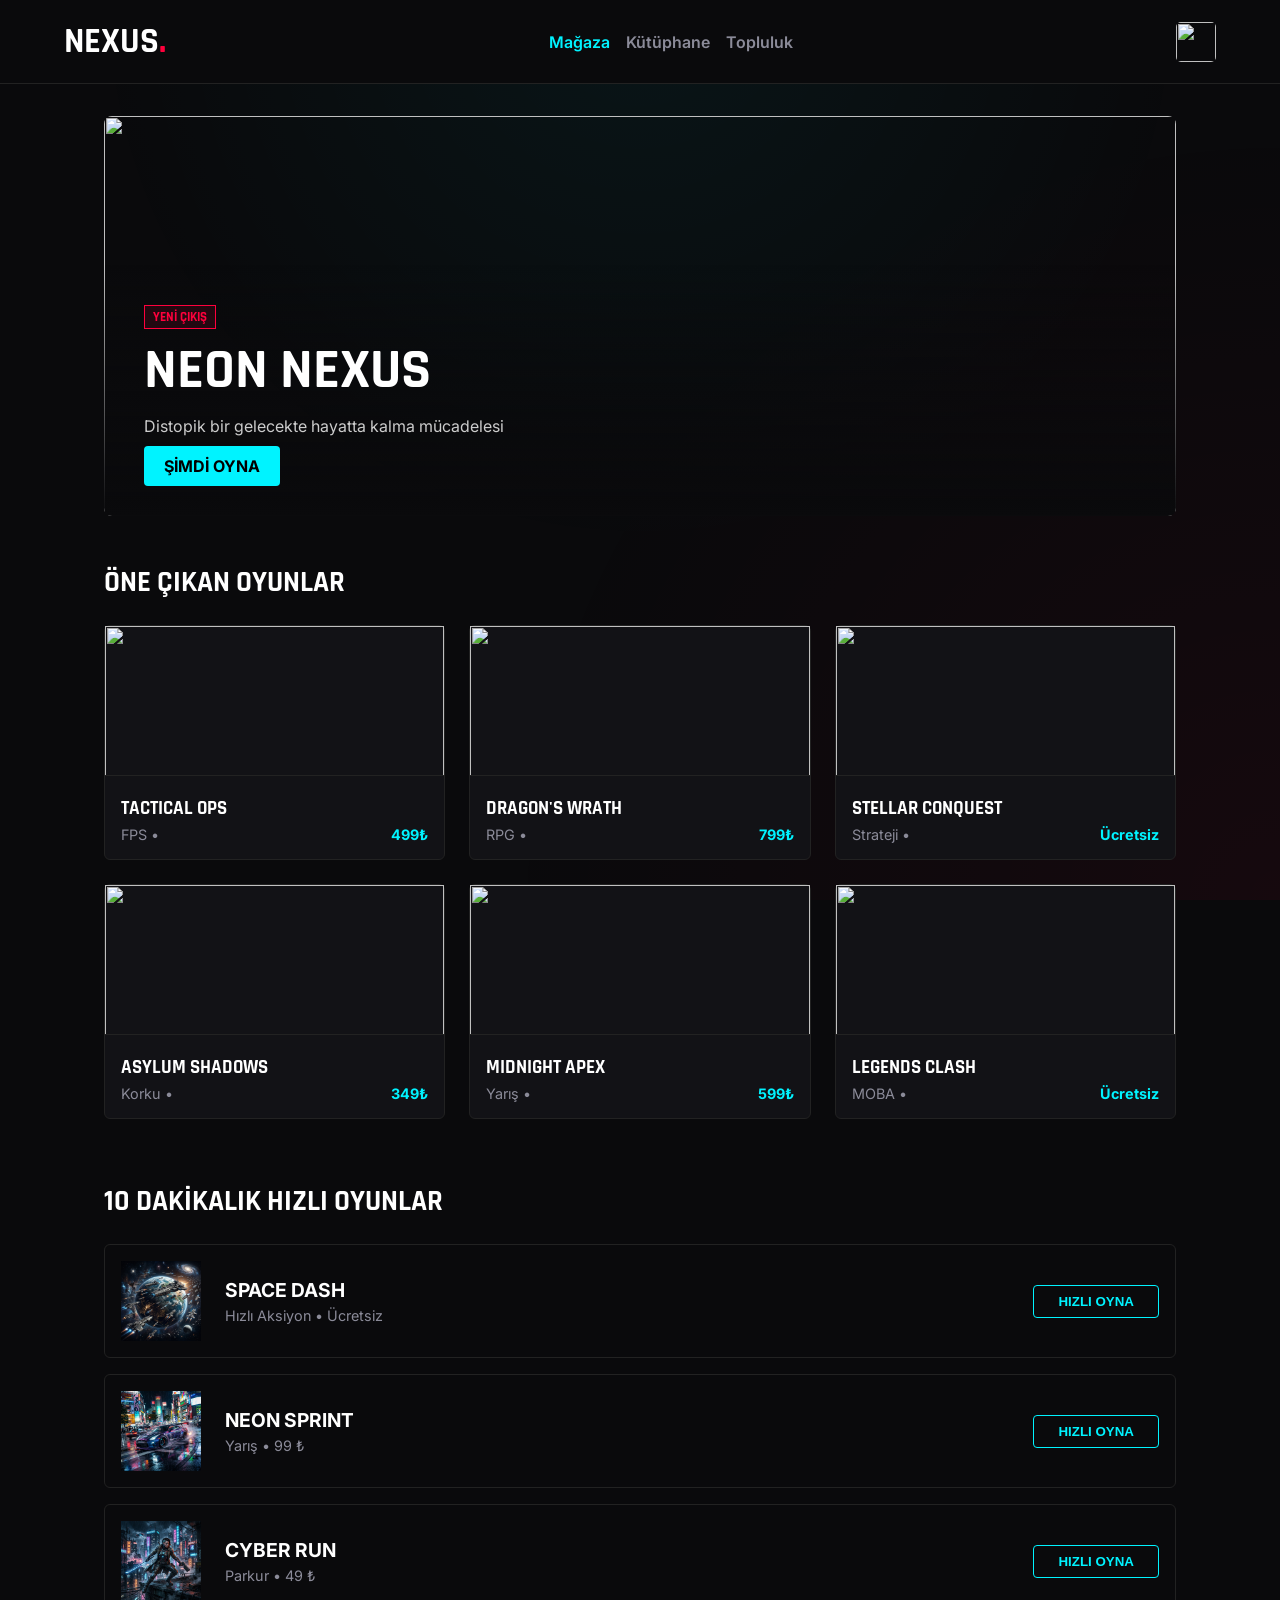
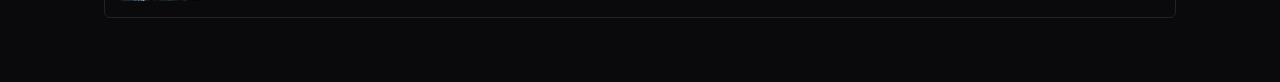
==== 4-nexus/index.html @ b3b5dc41 "görülen ders kodları" ====
<!doctype html>
<html lang="en">
  <head>
    <meta charset="UTF-8" />
    <meta name="viewport" content="width=device-width, initial-scale=1.0" />
    <title>Nexus - Dijital Oyun Platformu</title>
    <link rel="stylesheet" href="style.css" />
  </head>
  <body>
    <div id="bg"></div>

    <nav>
      <h2>Nexus<span>.</span></h2>

      <div class="links">
        <a href="#" class="active">Mağaza</a>
        <a href="#">Kütüphane</a>
        <a href="#">Topluluk</a>
      </div>

      <div class="profile">
        <img src="https://api.dicebear.com/7.x/avataaars/svg?seed=Alex&backgroundColor=2b2b2b" />
      </div>
    </nav>

    <main>
      <header>
        <img src="/assets/cyberpunk.jpg" />
        <div>
          <strong>YENİ ÇIKIŞ</strong>
          <h1>NEON NEXUS</h1>
          <p>Distopik bir gelecekte hayatta kalma mücadelesi</p>
          <a href="#">ŞİMDİ OYNA</a>
        </div>
      </header>

      <section>
        <h2>ÖNE ÇIKAN OYUNLAR</h2>

        <div class="grid">
          <div class="card">
            <img src="/assets/fps.jpg" />
            <div>
              <h3>TACTICAL OPS</h3>
              <p>FPS • <b>499₺</b></p>
            </div>
          </div>
          <div class="card">
            <img src="/assets/rpg.jpg" />
            <div>
              <h3>DRAGON'S WRATH</h3>
              <p>RPG • <b>799₺</b></p>
            </div>
          </div>
          <div class="card">
            <img src="/assets/scifi.jpg" />
            <div>
              <h3>STELLAR CONQUEST</h3>
              <p>Strateji • <b>Ücretsiz</b></p>
            </div>
          </div>
          <div class="card">
            <img src="/assets/horror.jpg" />
            <div>
              <h3>ASYLUM SHADOWS</h3>
              <p>Korku • <b>349₺</b></p>
            </div>
          </div>
          <div class="card">
            <img src="/assets/racing2.jpg" />
            <div>
              <h3>MIDNIGHT APEX</h3>
              <p>Yarış • <b>599₺</b></p>
            </div>
          </div>
          <div class="card">
            <img src="/assets/moba.jpg" />
            <div>
              <h3>LEGENDS CLASH</h3>
              <p>MOBA • <b>Ücretsiz</b></p>
            </div>
          </div>
        </div>
      </section>

      <section>
        <h2>10 DAKİKALIK HIZLI OYUNLAR</h2>

        <ul>
          <li>
            <img src="assets/scifi.jpg" />
            <div>
              <h4>SPACE DASH</h4>
              <p>Hızlı Aksiyon • Ücretsiz</p>
            </div>
            <button>HIZLI OYNA</button>
          </li>
          <li>
            <img src="assets/racing2.jpg" />
            <div>
              <h4>NEON SPRINT</h4>
              <p>Yarış • 99 ₺</p>
            </div>
            <button>HIZLI OYNA</button>
          </li>
          <li>
            <img src="assets/cyberpunk.jpg" />
            <div>
              <h4>CYBER RUN</h4>
              <p>Parkur • 49 ₺</p>
            </div>
            <button>HIZLI OYNA</button>
          </li>
        </ul>
      </section>
    </main>
  </body>
</html>
---- 4-nexus/style.css ----
@import url("https://fonts.googleapis.com/css2?family=Inter:ital,opsz,wght@0,14..32,100..900;1,14..32,100..900&family=Rajdhani:wght@300;400;500;600;700&display=swap");

* {
  margin: 0;
  padding: 0;
  box-sizing: border-box;
}

body {
  font-family: "Inter";
  background: #0a0a0c;
  color: #ffffff;
  overflow-x: hidden;
  min-height: 100vh;
}

#bg {
  position: fixed;
  top: 0;
  bottom: 0;
  left: 0;
  right: 0;
  background:
    radial-gradient(circle at 50% 0%, rgba(0, 243, 255, 0.05) 0%, transparent 50%),
    radial-gradient(circle at 100% 100%, rgba(255, 0, 60, 0.05) 0%, transparent 50%);
  z-index: -1;
}

h1,
h2,
h3,
strong {
  font-family: "Rajdhani";
  text-transform: uppercase;
}

nav {
  display: flex;
  justify-content: space-between;
  align-items: center;
  padding: 1.2rem 5%;
  background: #0a0a0c;
  border-bottom: 1px solid #222;
  z-index: 9999;
}

nav h2 {
  font-size: 2.2rem;
}

nav span {
  color: #ff003c;
}

nav .links {
  display: flex;
  gap: 1rem;
}

nav a {
  color: #8b8b99;
  text-decoration: none;
  font-weight: 600;
  cursor: pointer;
}

nav a:hover,
nav a.active {
  color: #00f3ff;
}

nav .profile {
  width: 40px;
  height: 40px;
  cursor: pointer;
}

nav img {
  width: 100%;
  height: 100%;
  border-radius: 5px;
}

/* Hero alanı */
main header {
  position: relative;
  height: 400px;
  border-radius: 8px;
  overflow: hidden;
  margin-bottom: 3rem;
  display: flex;
  align-items: flex-end;
}

main header img {
  position: absolute;
  width: 100%;
  height: 100%;
  object-fit: cover;
  z-index: 1;
}

main header div {
  position: relative;
  z-index: 2;
  padding: 2.5rem;
  background: linear-gradient(transparent, #0a0a0c);
  width: 100%;
}

main header strong {
  color: #ff003c;
  border: 1px solid #ff003c;
  padding: 3px 8px;
  font-size: 0.8rem;
  background: rgba(255, 0, 60, 0.1);
}

main header h1 {
  font-size: 3.5rem;
  margin: 10px 0;
}

main header p {
  color: #ccc;
  margin-bottom: 20px;
}

main header a {
  background: #00f3ff;
  color: #000;
  padding: 10px 20px;
  text-decoration: none;
  font-weight: bold;
  border-radius: 4px;
}

/* Ana İçerik */
main {
  max-width: 1200px;
  margin: 2rem auto;
  padding: 0 5%;
}

/* Oyunla Alanı */
section {
  margin-bottom: 4rem;
}

section h2 {
  margin-bottom: 1.5rem;
  font-size: 1.8rem;
}

.grid {
  display: grid;
  grid-template-columns: repeat(auto-fill, minmax(300px, 1fr));
  gap: 1.5rem;
}
.card {
  background: #121216;
  border: 1px solid #222;
  border-radius: 6px;
  transition: 0.2s;
}

.card:hover {
  border-color: #00f3ff;
  transform: translateY(-5px);
}

.card img {
  width: 100%;
  height: 150px;
  object-fit: cover;
  border-bottom: 1px solid #222;
}

.card div {
  padding: 1rem;
}

.card h3 {
  font-size: 1.2rem;
  margin-bottom: 5px;
}

.card p {
  color: #8b8b99;
  font-size: 0.9rem;
  display: flex;
  justify-content: space-between;
}

.card b {
  color: #00f3ff;
}

/* Hızlı Oyunlar Alanı */
section ul {
  display: flex;
  flex-direction: column;
  gap: 1rem;
  list-style: none;
}

section li {
  display: flex;
  align-items: center;
  border: 1px solid #222;
  border-radius: 6px;
  padding: 1rem;
  transition: 0.2s;
}

section li:hover {
  border-color: #00f3ff;
  transform: translateX(10px);
}

section li img {
  width: 80px;
  height: 80px;
  object-fit: cover;
  margin-right: 1.5rem;
}

section li div {
  flex-grow: 1;
}

section li h4 {
  font-size: 1.2rem;
  margin-bottom: 0.3rem;
}

section li p {
  color: #8b8b99;
  font-size: 0.9rem;
}

section li button {
  background: transparent;
  color: #00f3ff;
  border: 1px solid #00f3ff;
  padding: 0.5rem 1.5rem;
  border-radius: 4px;
  cursor: pointer;
  font-weight: bold;
  transition: 0.3s;
}

section li button:hover {
  background: #00f3ff;
  color: #000;
}
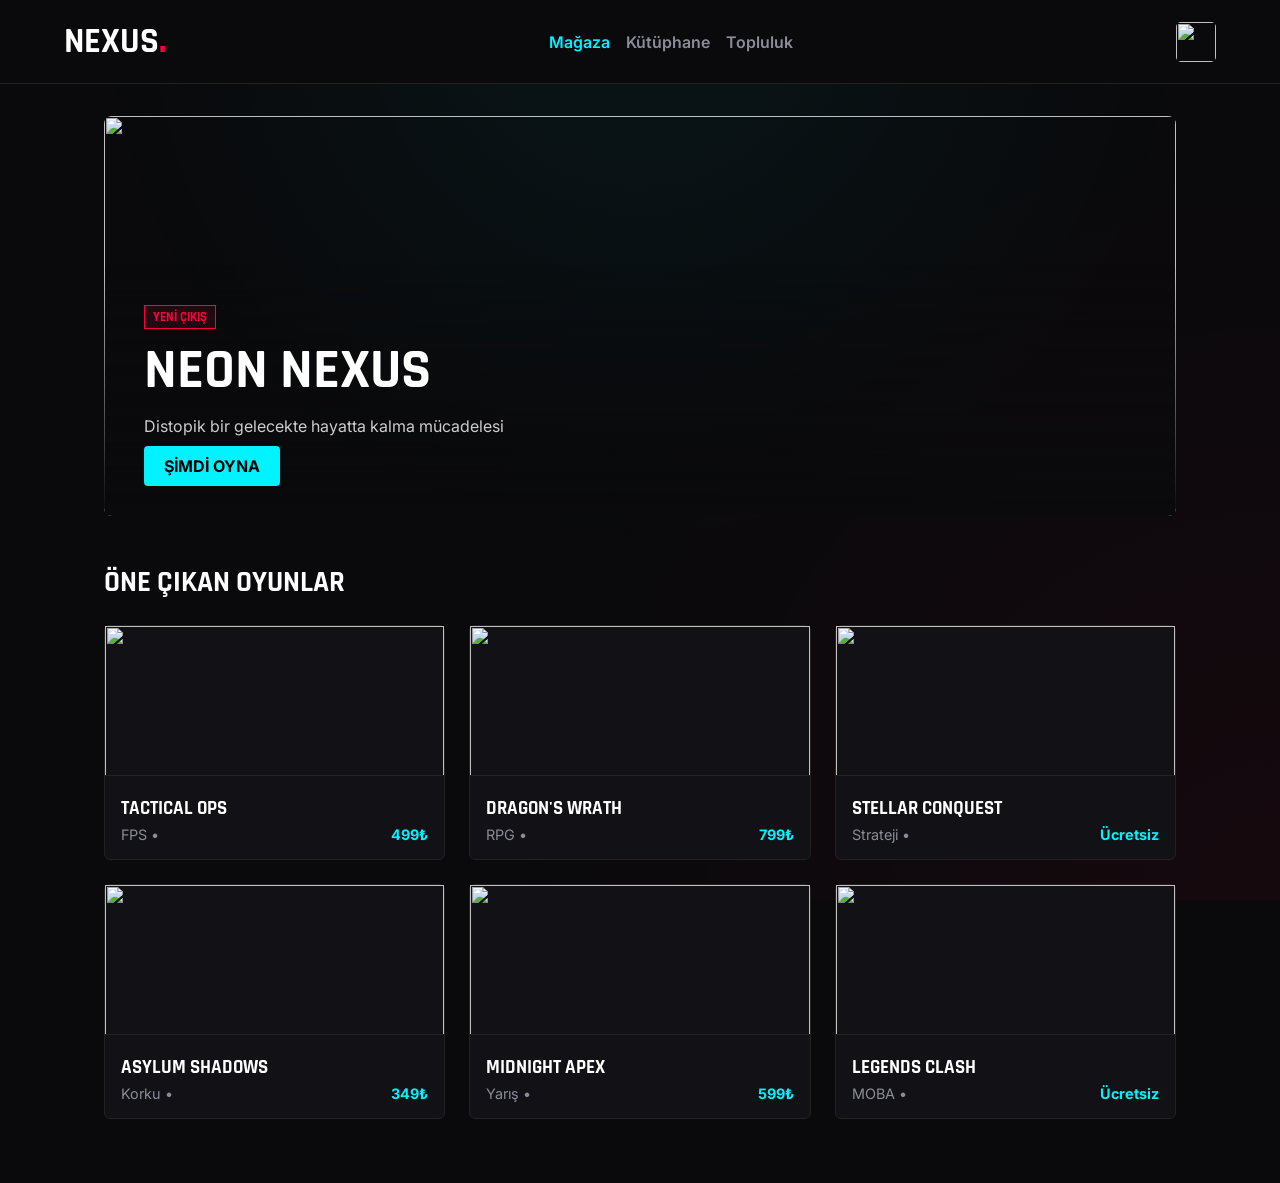
==== commit 4b3f1b12: "lesson update" ====
--- a/4-nexus/index.html
+++ b/4-nexus/index.html
@@ -83,7 +83,7 @@
         </div>
       </section>
 
-      <section>
+      <!-- <section>
         <h2>10 DAKİKALIK HIZLI OYUNLAR</h2>
 
         <ul>
@@ -112,7 +112,7 @@
             <button>HIZLI OYNA</button>
           </li>
         </ul>
-      </section>
+      </section> -->
     </main>
   </body>
 </html>
